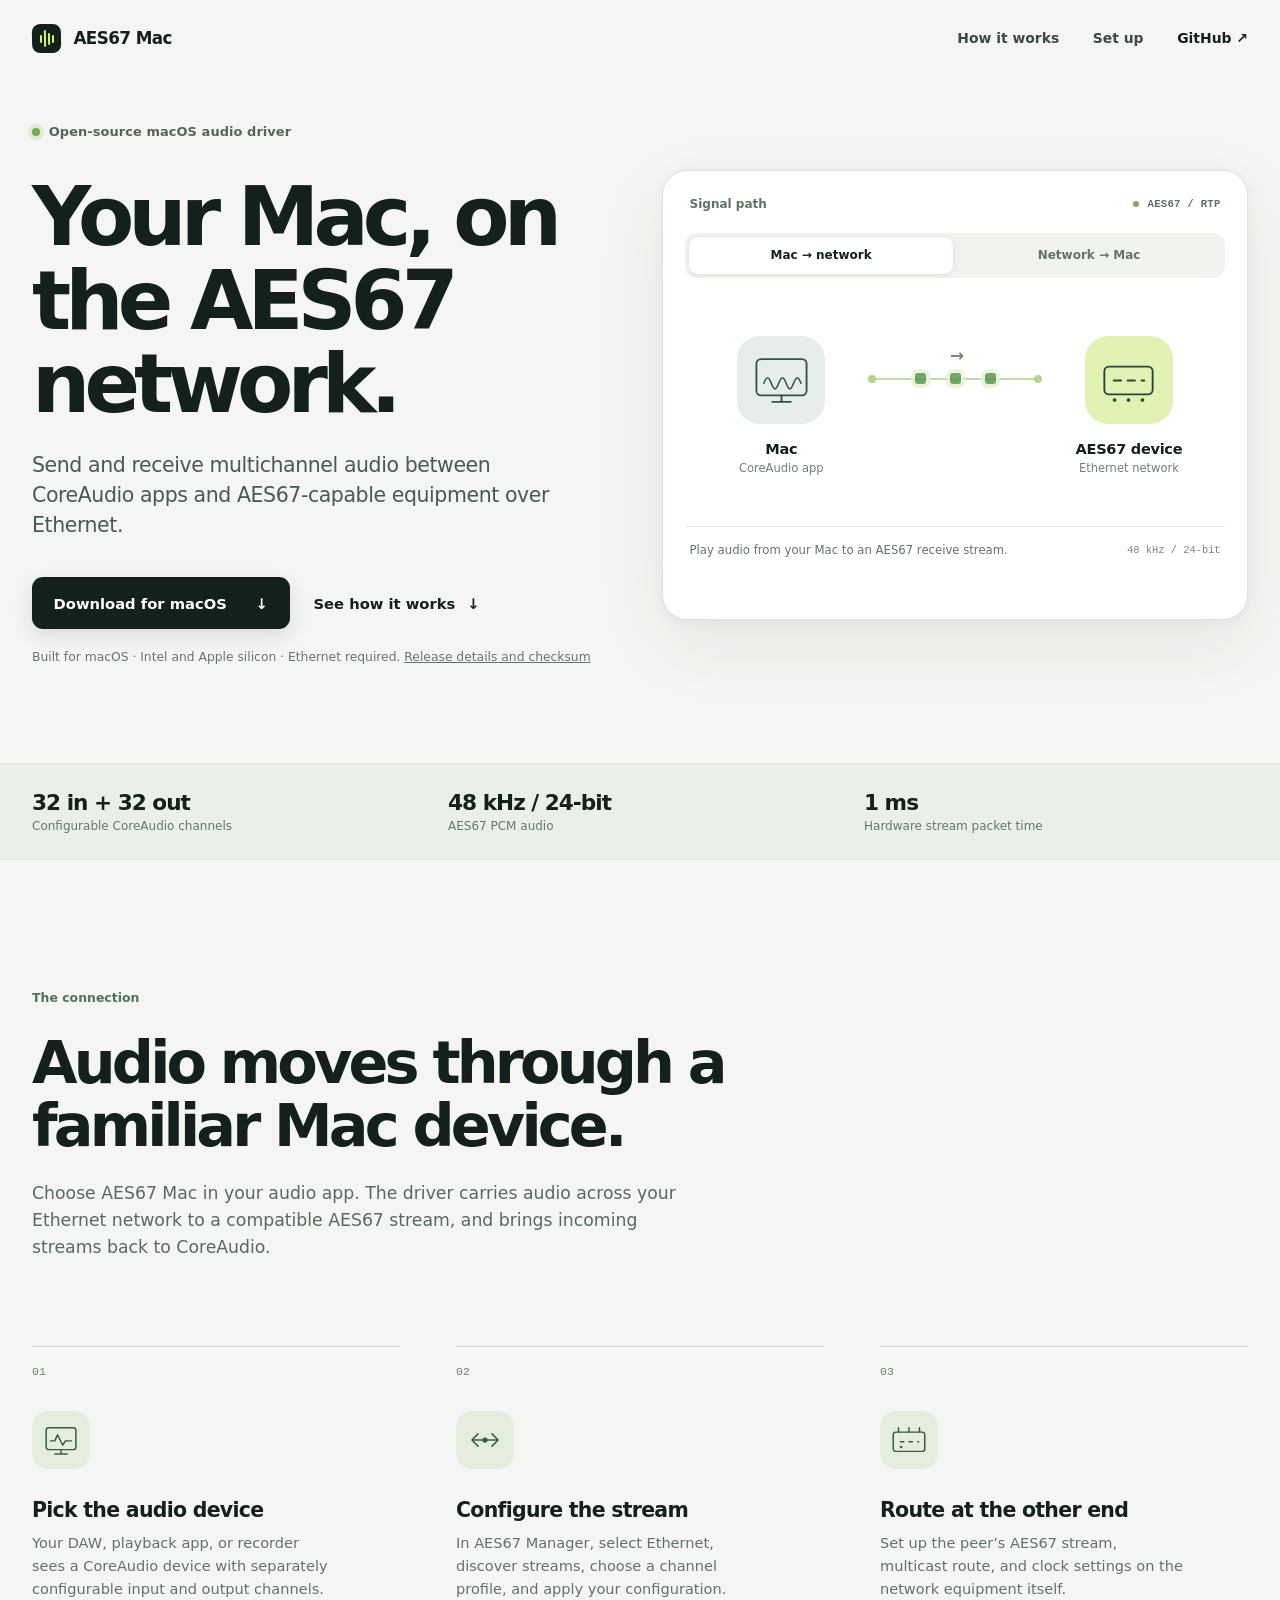
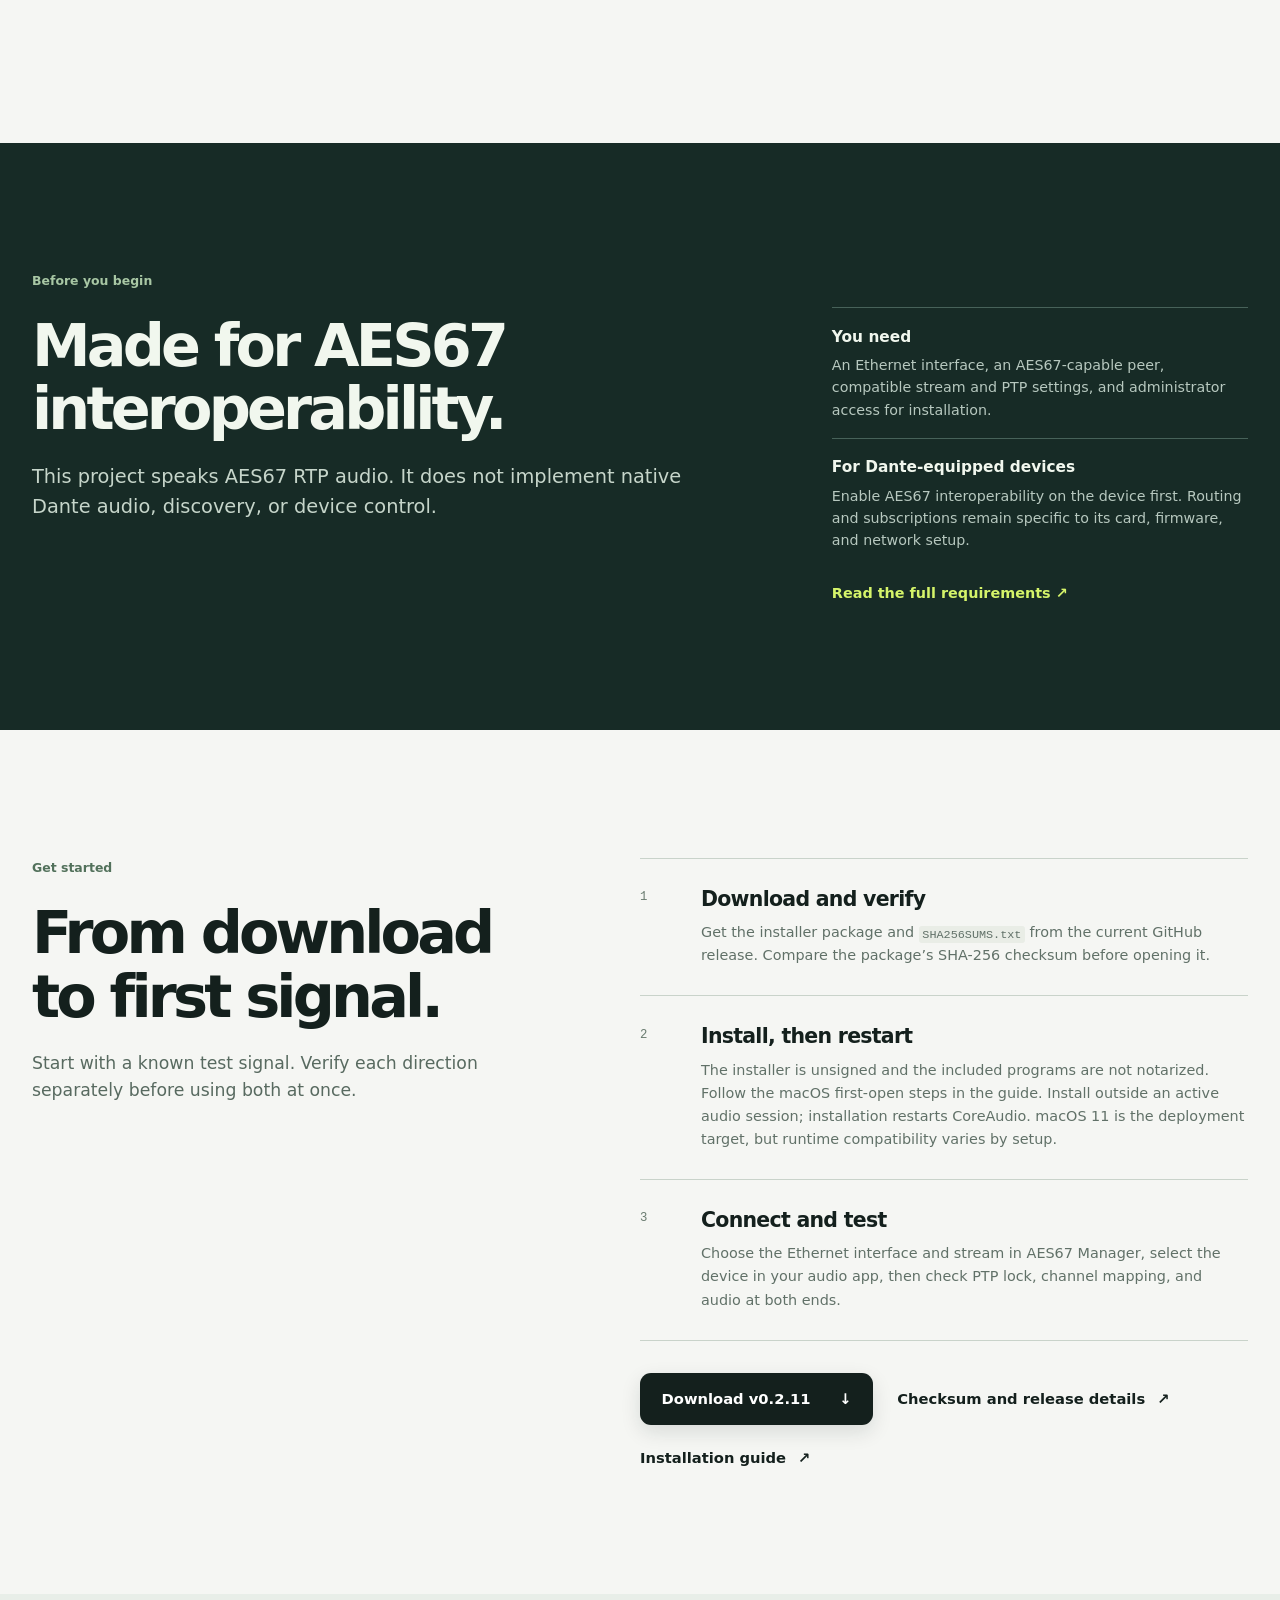
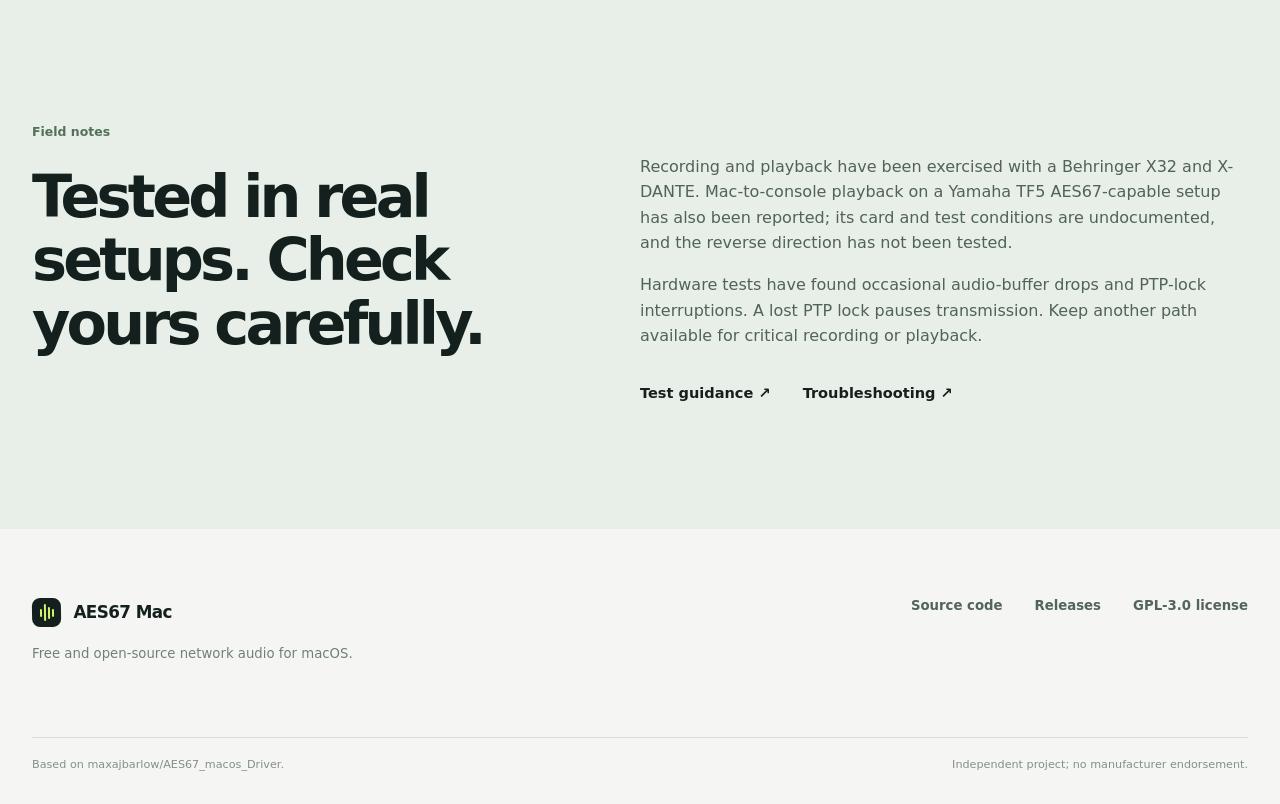
==== website/index.html @ 874e8857 "Launch AES67 Mac website and remove experimental release labeling" ====
<!doctype html>
<html lang="en">
<head>
  <meta charset="utf-8">
  <meta name="viewport" content="width=device-width, initial-scale=1">
  <meta name="theme-color" content="#f5f6f3">
  <meta name="description" content="AES67 Mac connects CoreAudio applications to AES67 network audio over Ethernet. Learn how the driver works, check requirements, and download the macOS installer.">
  <meta name="robots" content="index, follow">
  <link rel="canonical" href="https://jofrehe.github.io/aes67-mac/">
  <link rel="sitemap" type="application/xml" href="https://jofrehe.github.io/aes67-mac/sitemap.xml">
  <meta property="og:type" content="website">
  <meta property="og:site_name" content="AES67 Mac">
  <meta property="og:title" content="AES67 Mac — Network audio for CoreAudio">
  <meta property="og:description" content="A CoreAudio driver and Manager for AES67 network audio on macOS. Check requirements, known limitations, and the latest release.">
  <meta property="og:url" content="https://jofrehe.github.io/aes67-mac/">
  <meta property="og:image" content="https://jofrehe.github.io/aes67-mac/social-preview.png">
  <meta property="og:image:width" content="1200">
  <meta property="og:image:height" content="630">
  <meta property="og:image:alt" content="AES67 Mac — network audio driver and Manager for macOS">
  <meta name="twitter:card" content="summary_large_image">
  <meta name="twitter:title" content="AES67 Mac — Network audio for CoreAudio">
  <meta name="twitter:description" content="A CoreAudio driver and Manager for AES67 network audio on macOS.">
  <meta name="twitter:image" content="https://jofrehe.github.io/aes67-mac/social-preview.png">
  <link rel="icon" href="favicon.svg" type="image/svg+xml">
  <link rel="stylesheet" href="styles.css">
  <title>AES67 Mac — Network audio for CoreAudio</title>
  <script type="application/ld+json">
    {
      "@context": "https://schema.org",
      "@type": "SoftwareApplication",
      "name": "AES67 Mac",
      "description": "CoreAudio driver and Manager for sending and receiving AES67 RTP audio over Ethernet on macOS.",
      "url": "https://jofrehe.github.io/aes67-mac/",
      "operatingSystem": "macOS",
      "applicationCategory": "MultimediaApplication",
      "softwareVersion": "0.2.11",
      "license": "https://github.com/JoFreHe/aes67-mac/blob/main/LICENSE",
      "downloadUrl": "https://github.com/JoFreHe/aes67-mac/releases/tag/v0.2.11"
    }
  </script>
</head>
<body>
  <a class="skip-link" href="#main">Skip to content</a>
  <header class="site-header">
    <div class="shell nav-row">
      <a class="brand" href="#top" aria-label="AES67 Mac, back to top">
        <span class="brand-mark" aria-hidden="true"><span></span><span></span><span></span><span></span></span>
        <span>AES67 Mac</span>
      </a>
      <nav aria-label="Main navigation">
        <a href="#how-it-works">How it works</a>
        <a href="#setup">Set up</a>
        <a href="https://github.com/JoFreHe/aes67-mac">GitHub <span aria-hidden="true">↗</span></a>
      </nav>
    </div>
  </header>

  <main id="main">
    <section class="hero shell" id="top" aria-labelledby="hero-title">
      <div class="hero-copy">
        <div class="product-line"><span class="product-dot" aria-hidden="true"></span> Open-source macOS audio driver</div>
        <h1 id="hero-title">Your Mac, on the <span class="no-break">AES67 network.</span></h1>
        <p class="hero-lede">Send and receive multichannel audio between CoreAudio apps and AES67-capable equipment over Ethernet.</p>
        <div class="hero-actions">
          <a class="button button-primary" href="https://github.com/JoFreHe/aes67-mac/releases/download/v0.2.11/AES67-Mac-0.2.11-universal.pkg">Download for macOS <span aria-hidden="true">↓</span></a>
          <a class="text-link" href="#how-it-works">See how it works <span aria-hidden="true">↓</span></a>
        </div>
        <p class="hero-note">Built for macOS · Intel and Apple silicon · Ethernet required. <a href="https://github.com/JoFreHe/aes67-mac/releases/tag/v0.2.11">Release details and checksum</a></p>
      </div>

      <div class="hero-visual" aria-label="Interactive diagram of the AES67 Mac signal path">
        <div class="visual-topline"><span>Signal path</span><span class="live-indicator"><i></i> AES67 / RTP</span></div>
        <div class="direction-switch" role="group" aria-label="Choose signal direction">
          <button type="button" class="active" data-direction="send" aria-pressed="true">Mac → network</button>
          <button type="button" data-direction="receive" aria-pressed="false">Network → Mac</button>
        </div>
        <div class="signal-stage" data-flow="send">
          <div class="flow-node mac-node">
            <div class="node-symbol mac-symbol" aria-hidden="true">
              <svg viewBox="0 0 70 70" fill="none"><rect x="8" y="12" width="54" height="39" rx="5" stroke="currentColor" stroke-width="2"/><path d="M25 58h20M35 51v7" stroke="currentColor" stroke-width="2" stroke-linecap="round"/><path d="M16 38c3-8 5-8 8 0s5 8 8 0 5-8 8 0 5 8 8 0 5-8 8 0" stroke="currentColor" stroke-width="1.7" stroke-linecap="round"/></svg>
            </div>
            <strong>Mac</strong><span>CoreAudio app</span>
          </div>
          <div class="flow-link" aria-hidden="true"><span class="flow-rail"></span><span class="flow-packet packet-one"></span><span class="flow-packet packet-two"></span><span class="flow-packet packet-three"></span><span class="flow-arrow">→</span></div>
          <div class="flow-node network-node">
            <div class="node-symbol network-symbol" aria-hidden="true">
              <svg viewBox="0 0 70 70" fill="none"><rect x="9" y="20" width="52" height="30" rx="5" stroke="currentColor" stroke-width="2"/><path d="M19 35h8m7 0h8m7 0h3" stroke="currentColor" stroke-width="2" stroke-linecap="round"/><circle cx="20" cy="56" r="2" fill="currentColor"/><circle cx="35" cy="56" r="2" fill="currentColor"/><circle cx="50" cy="56" r="2" fill="currentColor"/></svg>
            </div>
            <strong>AES67 device</strong><span>Ethernet network</span>
          </div>
        </div>
        <div class="visual-bottom"><span id="flow-description">Play audio from your Mac to an AES67 receive stream.</span><span class="flow-spec">48 kHz / 24-bit</span></div>
      </div>
    </section>

    <div class="spec-strip" aria-label="Key capabilities">
      <div class="shell specs">
        <div><strong>32 in + 32 out</strong><span>Configurable CoreAudio channels</span></div>
        <div><strong>48 kHz / 24-bit</strong><span>AES67 PCM audio</span></div>
        <div><strong>1 ms</strong><span>Hardware stream packet time</span></div>
      </div>
    </div>

    <section class="section shell architecture" id="how-it-works" aria-labelledby="how-title">
      <div class="section-intro"><p class="section-kicker">The connection</p><h2 id="how-title">Audio moves through a familiar Mac device.</h2><p>Choose AES67 Mac in your audio app. The driver carries audio across your Ethernet network to a compatible AES67 stream, and brings incoming streams back to CoreAudio.</p></div>
      <div class="steps" aria-label="How the audio connection works">
        <div class="step"><span class="step-num">01</span><div class="step-icon" aria-hidden="true"><svg viewBox="0 0 48 48" fill="none"><rect x="7" y="10" width="34" height="25" rx="3" stroke="currentColor" stroke-width="1.7"/><path d="M17 40h14m-7-5v5M12 25h5l3-7 6 12 3-5h7" stroke="currentColor" stroke-width="1.7" stroke-linecap="round" stroke-linejoin="round"/></svg></div><h3>Pick the audio device</h3><p>Your DAW, playback app, or recorder sees a CoreAudio device with separately configurable input and output channels.</p></div>
        <div class="step"><span class="step-num">02</span><div class="step-icon" aria-hidden="true"><svg viewBox="0 0 48 48" fill="none"><path d="M9 24h30M16 17l-7 7 7 7M32 17l7 7-7 7" stroke="currentColor" stroke-width="1.7" stroke-linecap="round" stroke-linejoin="round"/><circle cx="24" cy="24" r="3" fill="currentColor"/></svg></div><h3>Configure the stream</h3><p>In AES67 Manager, select Ethernet, discover streams, choose a channel profile, and apply your configuration.</p></div>
        <div class="step"><span class="step-num">03</span><div class="step-icon" aria-hidden="true"><svg viewBox="0 0 48 48" fill="none"><rect x="6" y="15" width="36" height="22" rx="3" stroke="currentColor" stroke-width="1.7"/><path d="M12 10v5m12-5v5m12-5v5M14 26h4m6 0h4m6 0h1" stroke="currentColor" stroke-width="1.7" stroke-linecap="round"/><circle cx="15" cy="32" r="1.5" fill="currentColor"/></svg></div><h3>Route at the other end</h3><p>Set up the peer’s AES67 stream, multicast route, and clock settings on the network equipment itself.</p></div>
      </div>
    </section>

    <section class="section dark-section" aria-labelledby="fit-title">
      <div class="shell fit-grid">
        <div><p class="section-kicker">Before you begin</p><h2 id="fit-title">Made for AES67 interoperability.</h2><p class="fit-lede">This project speaks AES67 RTP audio. It does not implement native Dante audio, discovery, or device control.</p></div>
        <div class="fit-details">
          <div><h3>You need</h3><p>An Ethernet interface, an AES67-capable peer, compatible stream and PTP settings, and administrator access for installation.</p></div>
          <div><h3>For Dante-equipped devices</h3><p>Enable AES67 interoperability on the device first. Routing and subscriptions remain specific to its card, firmware, and network setup.</p></div>
          <a href="https://github.com/JoFreHe/aes67-mac/blob/main/Docs/Getting-Started.md">Read the full requirements <span aria-hidden="true">↗</span></a>
        </div>
      </div>
    </section>

    <section class="section shell setup" id="setup" aria-labelledby="setup-title">
      <div class="section-intro"><p class="section-kicker">Get started</p><h2 id="setup-title">From download to first signal.</h2><p>Start with a known test signal. Verify each direction separately before using both at once.</p></div>
      <div class="setup-list">
        <div class="setup-row"><div class="setup-index">1</div><div><h3>Download and verify</h3><p>Get the installer package and <code>SHA256SUMS.txt</code> from the current GitHub release. Compare the package’s SHA-256 checksum before opening it.</p></div></div>
        <div class="setup-row"><div class="setup-index">2</div><div><h3>Install, then restart</h3><p>The installer is unsigned and the included programs are not notarized. Follow the macOS first-open steps in the guide. Install outside an active audio session; installation restarts CoreAudio. macOS 11 is the deployment target, but runtime compatibility varies by setup.</p></div></div>
        <div class="setup-row"><div class="setup-index">3</div><div><h3>Connect and test</h3><p>Choose the Ethernet interface and stream in AES67 Manager, select the device in your audio app, then check PTP lock, channel mapping, and audio at both ends.</p></div></div>
      </div>
      <div class="setup-actions"><a class="button button-primary" href="https://github.com/JoFreHe/aes67-mac/releases/download/v0.2.11/AES67-Mac-0.2.11-universal.pkg">Download v0.2.11 <span aria-hidden="true">↓</span></a><a class="text-link" href="https://github.com/JoFreHe/aes67-mac/releases/tag/v0.2.11">Checksum and release details <span aria-hidden="true">↗</span></a><a class="text-link" href="https://github.com/JoFreHe/aes67-mac/blob/main/Docs/Getting-Started.md">Installation guide <span aria-hidden="true">↗</span></a></div>
    </section>

    <section class="section evidence-section" aria-labelledby="evidence-title"><div class="shell evidence-grid"><div><p class="section-kicker">Field notes</p><h2 id="evidence-title">Tested in real setups. Check yours carefully.</h2></div><div><p>Recording and playback have been exercised with a Behringer X32 and X-DANTE. Mac-to-console playback on a Yamaha TF5 AES67-capable setup has also been reported; its card and test conditions are undocumented, and the reverse direction has not been tested.</p><p>Hardware tests have found occasional audio-buffer drops and PTP-lock interruptions. A lost PTP lock pauses transmission. Keep another path available for critical recording or playback.</p><div class="evidence-links"><a href="https://github.com/JoFreHe/aes67-mac/blob/main/Docs/Testing.md">Test guidance <span aria-hidden="true">↗</span></a><a href="https://github.com/JoFreHe/aes67-mac/blob/main/Docs/Troubleshooting.md">Troubleshooting <span aria-hidden="true">↗</span></a></div></div></div></section>
  </main>

  <footer class="site-footer"><div class="shell footer-main"><div><a class="brand" href="#top"><span class="brand-mark" aria-hidden="true"><span></span><span></span><span></span><span></span></span><span>AES67 Mac</span></a><p>Free and open-source network audio for macOS.</p></div><div class="footer-links"><a href="https://github.com/JoFreHe/aes67-mac">Source code</a><a href="https://github.com/JoFreHe/aes67-mac/releases">Releases</a><a href="https://github.com/JoFreHe/aes67-mac/blob/main/LICENSE">GPL-3.0 license</a></div></div><div class="shell footer-small"><span>Based on maxajbarlow/AES67_macos_Driver.</span><span>Independent project; no manufacturer endorsement.</span></div></footer>
  <script src="script.js" defer></script>
</body>
</html>
---- website/styles.css ----
:root{--paper:#fff;--chalk:#f5f6f3;--ink:#14201d;--forest:#2a5149;--signal:#d5f46a;--muted:#64716b;--rule:#d9dfda;--dark:#172b26;--dark-muted:#b7c8bf;font-family:-apple-system,BlinkMacSystemFont,"Segoe UI",system-ui,sans-serif;color:var(--ink);background:var(--chalk);font-synthesis:none;text-rendering:optimizeLegibility;-webkit-font-smoothing:antialiased}
*{box-sizing:border-box}html{scroll-behavior:smooth}body{margin:0}button,a{touch-action:manipulation}a{color:inherit}button{font:inherit}svg{display:block}h1,h2,h3,p{margin-top:0}p{line-height:1.65}.shell{width:min(100% - 4rem,1260px);margin-inline:auto}.skip-link{position:absolute;top:-10rem;left:1rem;z-index:100;padding:.7rem 1rem;background:var(--ink);color:#fff}.skip-link:focus{top:1rem}:focus-visible{outline:3px solid #5f8b38;outline-offset:4px}
.site-header{position:sticky;top:0;z-index:50;background:rgba(245,246,243,.88);-webkit-backdrop-filter:blur(20px) saturate(1.3);backdrop-filter:blur(20px) saturate(1.3)}.nav-row{display:flex;align-items:center;justify-content:space-between;min-height:76px;gap:2rem}.brand{display:inline-flex;align-items:center;gap:.78rem;font-size:1.05rem;font-weight:720;letter-spacing:-.035em;text-decoration:none;white-space:nowrap}.brand-mark{height:29px;width:29px;border-radius:8px;background:var(--ink);display:flex;align-items:center;gap:2px;justify-content:center;transform:rotate(-1deg)}.brand-mark span{display:block;width:2px;background:var(--signal);border-radius:3px}.brand-mark span:nth-child(1),.brand-mark span:nth-child(4){height:8px}.brand-mark span:nth-child(2){height:17px}.brand-mark span:nth-child(3){height:12px}.site-header nav{display:flex;align-items:center;gap:2.1rem}.site-header nav a{text-decoration:none;font-size:.87rem;font-weight:600;color:#3a4a44}.site-header nav a:hover,.text-link:hover,.footer-links a:hover{color:#427248}.site-header nav a:last-child{color:var(--ink)}
.hero{display:grid;grid-template-columns:minmax(0,1fr) minmax(0,1.04fr);align-items:center;gap:5.5%;min-height:680px;padding-top:3rem;padding-bottom:6rem}.hero-copy{max-width:620px}.product-line{display:flex;align-items:center;gap:.55rem;color:#54665a;font-size:.81rem;font-weight:650;letter-spacing:.005em;margin-bottom:2.25rem}.product-dot{width:8px;height:8px;background:#78aa51;border-radius:50%;box-shadow:0 0 0 4px #dfebd5}.hero h1{font-size:clamp(3.5rem,6.4vw,6.45rem);letter-spacing:-.072em;line-height:1.02;font-weight:680;margin-bottom:1.6rem}.hero-lede{max-width:36rem;font-size:clamp(1.13rem,1.6vw,1.38rem);letter-spacing:-.02em;line-height:1.45;color:#465b52;margin-bottom:2.3rem}.hero-actions{display:flex;align-items:center;flex-wrap:wrap;gap:1.5rem}.button{display:inline-flex;align-items:center;justify-content:center;gap:1.8rem;border-radius:11px;padding:1.05rem 1.35rem;font-weight:650;font-size:.92rem;text-decoration:none;min-height:52px;transition:transform .18s ease,background .18s ease,box-shadow .18s ease}.button:active{transform:scale(.97)}.button-primary{background:var(--ink);color:white;box-shadow:0 7px 20px rgba(20,32,29,.12)}.button-primary:hover{background:#2b4e42;box-shadow:0 10px 24px rgba(20,32,29,.18)}.text-link{display:inline-flex;align-items:center;gap:.75rem;text-decoration:none;font-size:.92rem;font-weight:640;transition:color .18s ease}.hero-note{font-size:.77rem;color:#66756c;margin:1.25rem 0 0;line-height:1.45}
.hero-visual{background:#fff;border:1px solid #dce2dc;border-radius:25px;min-height:450px;box-shadow:0 24px 70px rgba(30,53,42,.08),0 2px 10px rgba(30,53,42,.04);padding:1.35rem;overflow:hidden}.visual-topline{display:flex;justify-content:space-between;align-items:center;color:#5f7165;font-size:.75rem;font-weight:650;padding:.25rem .3rem 1.35rem}.live-indicator{display:inline-flex;align-items:center;gap:.5rem;font-family:ui-monospace,SFMono-Regular,monospace;font-size:.67rem;letter-spacing:.02em}.live-indicator i{display:block;width:6px;height:6px;background:#7daf5f;border-radius:50%}.direction-switch{display:grid;grid-template-columns:1fr 1fr;padding:.25rem;background:#f0f3ee;border-radius:12px;gap:.2rem}.direction-switch button{border:0;border-radius:9px;background:transparent;color:#65746a;padding:.72rem .5rem;font-size:.75rem;font-weight:650;cursor:pointer;transition:background .2s ease,box-shadow .2s ease,color .2s ease}.direction-switch button.active{background:#fff;color:var(--ink);box-shadow:0 1px 5px rgba(30,53,42,.1)}.direction-switch button:active{transform:scale(.99)}.signal-stage{position:relative;display:grid;grid-template-columns:1fr minmax(80px,1fr) 1fr;align-items:center;gap:0;padding:2.5rem .6rem 2rem;min-height:248px}.flow-node{display:flex;flex-direction:column;align-items:center;text-align:center;position:relative;z-index:2}.node-symbol{display:grid;place-items:center;width:88px;height:88px;border-radius:23px;margin-bottom:1rem}.node-symbol svg{width:65px;height:65px}.mac-symbol{background:#e7eee9;color:#2c5546}.network-symbol{background:#e1f2b4;color:#264839}.flow-node strong{font-size:.91rem;letter-spacing:-.02em}.flow-node>span:last-child{font-size:.72rem;color:#738077;margin-top:.25rem}.flow-link{height:60px;position:relative;align-self:start;margin-top:2rem}.flow-rail{position:absolute;top:28px;left:0;right:0;height:2px;background:#c5d9ac}.flow-rail:before,.flow-rail:after{content:"";position:absolute;top:-3px;width:8px;height:8px;border-radius:50%;background:#b2d68f}.flow-rail:before{left:0}.flow-rail:after{right:0}.flow-packet{position:absolute;top:23px;width:11px;height:11px;border-radius:3px;background:#5b9650;box-shadow:0 0 0 4px #e7f2d7;opacity:.85;transition:left .42s cubic-bezier(.22,1,.36,1)}.packet-one{left:27%}.packet-two{left:47%}.packet-three{left:67%}.flow-arrow{position:absolute;top:-5px;left:calc(50% - 10px);font-size:1.05rem;font-weight:600;color:#688f59;background:#fff;padding:0 5px;line-height:1.3}.signal-stage[data-flow="receive"] .flow-packet{background:#397267}.signal-stage[data-flow="receive"] .packet-one{left:67%}.signal-stage[data-flow="receive"] .packet-two{left:47%}.signal-stage[data-flow="receive"] .packet-three{left:27%}.signal-stage[data-flow="receive"] .flow-arrow{transform:rotate(180deg);color:#397267}.signal-stage[data-flow="receive"] .mac-symbol{background:#e1f2b4}.signal-stage[data-flow="receive"] .network-symbol{background:#e7eee9}.visual-bottom{display:flex;align-items:center;justify-content:space-between;gap:1rem;border-top:1px solid #e6eae5;padding:.95rem .3rem .1rem;color:#65736a;font-size:.73rem;line-height:1.4}.flow-spec{font-family:ui-monospace,SFMono-Regular,monospace;white-space:nowrap;color:#7a877d;font-size:.65rem}
.spec-strip{background:#eaf0e7;border-top:1px solid #e0e8dd;border-bottom:1px solid #e0e8dd}.specs{display:grid;grid-template-columns:repeat(3,1fr);gap:2rem;padding-block:1.6rem}.specs>div{display:flex;flex-direction:column;gap:.3rem}.specs strong{font-size:1.35rem;letter-spacing:-.045em;font-weight:650}.specs span{font-size:.75rem;color:#66786c}.section{padding-block:8rem}.section-intro{max-width:760px}.section-kicker{font-size:.78rem;font-weight:670;color:#52715b;margin-bottom:1.4rem}.section h2{font-size:clamp(2.55rem,4.6vw,4.5rem);letter-spacing:-.065em;line-height:1.08;font-weight:660;margin-bottom:1.35rem}.section-intro>p:last-child{font-size:1.08rem;line-height:1.57;max-width:650px;color:#586a60}.steps{display:grid;grid-template-columns:repeat(3,1fr);gap:3.5rem;margin-top:5.3rem}.step{border-top:1px solid #cbd5cc;padding-top:1.15rem}.step-num{display:block;color:#708176;font-size:.73rem;font-family:ui-monospace,SFMono-Regular,monospace}.step-icon{display:grid;place-items:center;width:58px;height:58px;background:#e5eddf;border-radius:16px;color:#375c45;margin:2rem 0 1.8rem}.step-icon svg{width:42px;height:42px}.step h3,.setup-row h3{font-size:1.28rem;font-weight:650;letter-spacing:-.035em;margin-bottom:.65rem}.step p{color:#627268;font-size:.91rem;line-height:1.55;max-width:19rem}
.dark-section{background:var(--dark);color:#f1f7ee}.fit-grid{display:grid;grid-template-columns:1.1fr .7fr;gap:12%}.dark-section .section-kicker{color:#a8c7a4}.dark-section h2{max-width:710px}.fit-lede{font-size:1.21rem;color:#c6d5ca;line-height:1.55;max-width:670px}.fit-details{padding-top:2.3rem}.fit-details>div{border-top:1px solid #476259;padding-top:1.2rem;padding-bottom:1.1rem}.fit-details h3{font-size:.96rem;font-weight:650;margin-bottom:.55rem}.fit-details p{color:var(--dark-muted);font-size:.89rem;line-height:1.55;margin-bottom:0}.fit-details>a{display:inline-block;margin-top:1rem;color:var(--signal);text-decoration:none;font-size:.9rem;font-weight:620}.fit-details>a:hover{text-decoration:underline}
.setup{display:grid;grid-template-columns:.8fr 1fr;column-gap:10%;align-items:start}.setup .section-intro{position:sticky;top:130px}.setup-list{border-top:1px solid #c9d3ca}.setup-row{display:grid;grid-template-columns:45px 1fr;gap:1rem;border-bottom:1px solid #c9d3ca;padding:1.75rem 0}.setup-index{font-size:.77rem;color:#6a7c70;font-family:ui-monospace,SFMono-Regular,monospace;padding-top:.2rem}.setup-row p{color:#617168;font-size:.9rem;line-height:1.6;margin:0;max-width:34rem}.setup-row code{font-size:.82em;background:#e9ede6;border-radius:3px;padding:.15em .3em}.setup-actions{grid-column:2;display:flex;align-items:center;gap:1.5rem;flex-wrap:wrap;margin-top:2rem}.evidence-section{background:#e8eee8}.evidence-grid{display:grid;grid-template-columns:.8fr 1fr;gap:10%}.evidence-grid h2{max-width:580px}.evidence-grid>div:last-child{padding-top:2rem}.evidence-grid>div:last-child p{font-size:1rem;line-height:1.6;color:#506359;max-width:640px}.evidence-links{display:flex;flex-wrap:wrap;gap:2rem;margin-top:2.2rem}.evidence-links a{font-size:.91rem;font-weight:630;text-decoration:none}.evidence-links a:hover{text-decoration:underline}
.site-footer{background:#f5f6f3}.footer-main{display:flex;justify-content:space-between;gap:2rem;padding-top:4.3rem;padding-bottom:4.5rem}.footer-main p{color:#718076;font-size:.83rem;margin:1rem 0 0}.footer-links{display:flex;align-items:start;gap:2rem}.footer-links a{font-size:.83rem;font-weight:600;text-decoration:none;color:#536559}.footer-small{border-top:1px solid #d7dfd7;display:flex;justify-content:space-between;gap:1.5rem;padding-block:1.2rem 2rem;color:#829087;font-size:.7rem;line-height:1.4}
@media(max-width:1050px){.hero{gap:3%;min-height:620px}.hero h1{font-size:clamp(3.4rem,6.1vw,5rem)}.no-break{white-space:normal}.hero-visual{min-height:420px}.signal-stage{grid-template-columns:1fr 65px 1fr}.fit-grid{gap:7%}}
@media(max-width:760px){.shell{width:min(100% - 2.5rem,650px)}.nav-row{min-height:68px}.site-header nav{gap:1.1rem}.site-header nav a{font-size:.78rem}.site-header nav a:first-child{display:none}.hero{grid-template-columns:1fr;gap:3.1rem;min-height:0;padding-top:5rem;padding-bottom:4rem}.hero h1{font-size:clamp(3.6rem,10.8vw,5.2rem)}.hero-visual{max-width:600px;width:100%;min-height:0}.signal-stage{min-height:235px}.specs{gap:1rem}.specs strong{font-size:1.15rem}.section{padding-block:5.5rem}.steps{gap:2rem;margin-top:3.5rem}.step h3{font-size:1.1rem}.fit-grid,.setup,.evidence-grid{grid-template-columns:1fr;gap:2rem}.fit-details{padding-top:0}.setup .section-intro{position:static}.setup-actions{grid-column:1}.evidence-grid>div:last-child{padding-top:0}.footer-main{padding-bottom:3rem}}
@media(max-width:560px){.site-header nav a:nth-child(2){display:none}.hero{padding-top:4rem}.hero h1{font-size:clamp(3rem,12vw,4.6rem)}.product-line{margin-bottom:1.8rem}.hero-lede{font-size:1.08rem}.hero-actions{gap:1.1rem}.hero-visual{padding:1rem;border-radius:20px}.visual-topline{padding-bottom:1.1rem}.direction-switch button{font-size:.69rem;padding:.7rem .25rem}.signal-stage{padding:2.1rem 0 1.3rem;min-height:215px;grid-template-columns:1fr 50px 1fr}.node-symbol{width:70px;height:70px;border-radius:18px}.node-symbol svg{width:53px;height:53px}.flow-link{margin-top:1.55rem}.flow-node strong{font-size:.79rem}.flow-node>span:last-child{font-size:.65rem}.flow-packet{width:8px;height:8px;top:25px;box-shadow:0 0 0 3px #e7f2d7}.packet-one{left:20%}.packet-two{left:45%}.packet-three{left:70%}.visual-bottom{display:block}.flow-spec{display:block;margin-top:.45rem}.specs{grid-template-columns:1fr;gap:1rem;padding-block:1.5rem}.specs>div{flex-direction:row;align-items:baseline;gap:1rem}.specs strong{min-width:125px}.section h2{font-size:clamp(2.45rem,10vw,3.5rem)}.steps{grid-template-columns:1fr;gap:1.5rem}.step{display:grid;grid-template-columns:48px 1fr;column-gap:1rem;align-items:start}.step-num{grid-row:1 / span 3}.step-icon{margin:.1rem 0 1.3rem}.step h3,.step p{grid-column:2}.step p{max-width:none}.fit-lede{font-size:1.08rem}.footer-main{display:block}.footer-links{margin-top:2rem;flex-wrap:wrap;gap:1rem 1.5rem}.footer-small{display:block}.footer-small span{display:block;margin-bottom:.5rem}}
@media(prefers-reduced-motion:reduce){html{scroll-behavior:auto}*,*:before,*:after{animation-duration:.01ms!important;transition-duration:.01ms!important}}
@media(prefers-reduced-transparency:reduce){.site-header{background:var(--chalk);backdrop-filter:none;-webkit-backdrop-filter:none}}
@media(prefers-contrast:more){.site-header{background:var(--chalk)}.hero-visual{border-color:var(--ink)}.button-primary{box-shadow:none}.step,.setup-row,.fit-details>div{border-width:2px}}
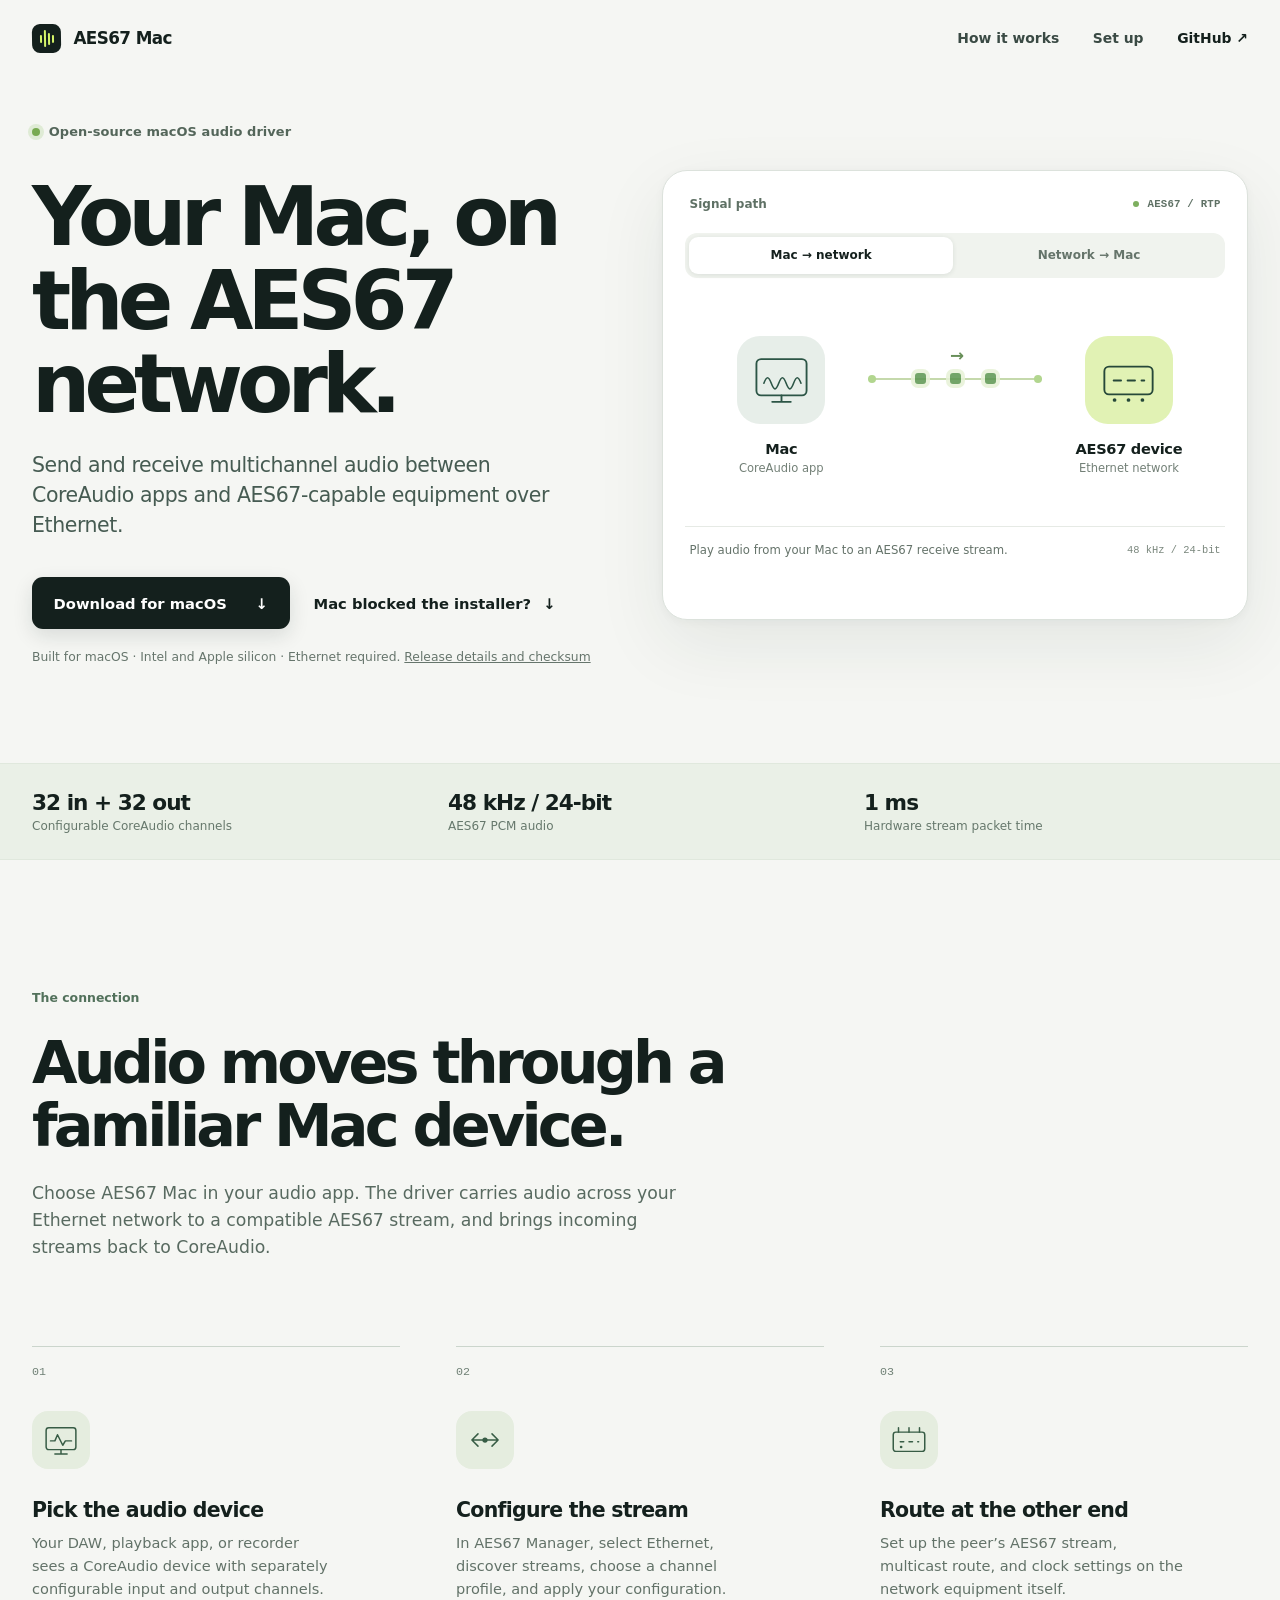
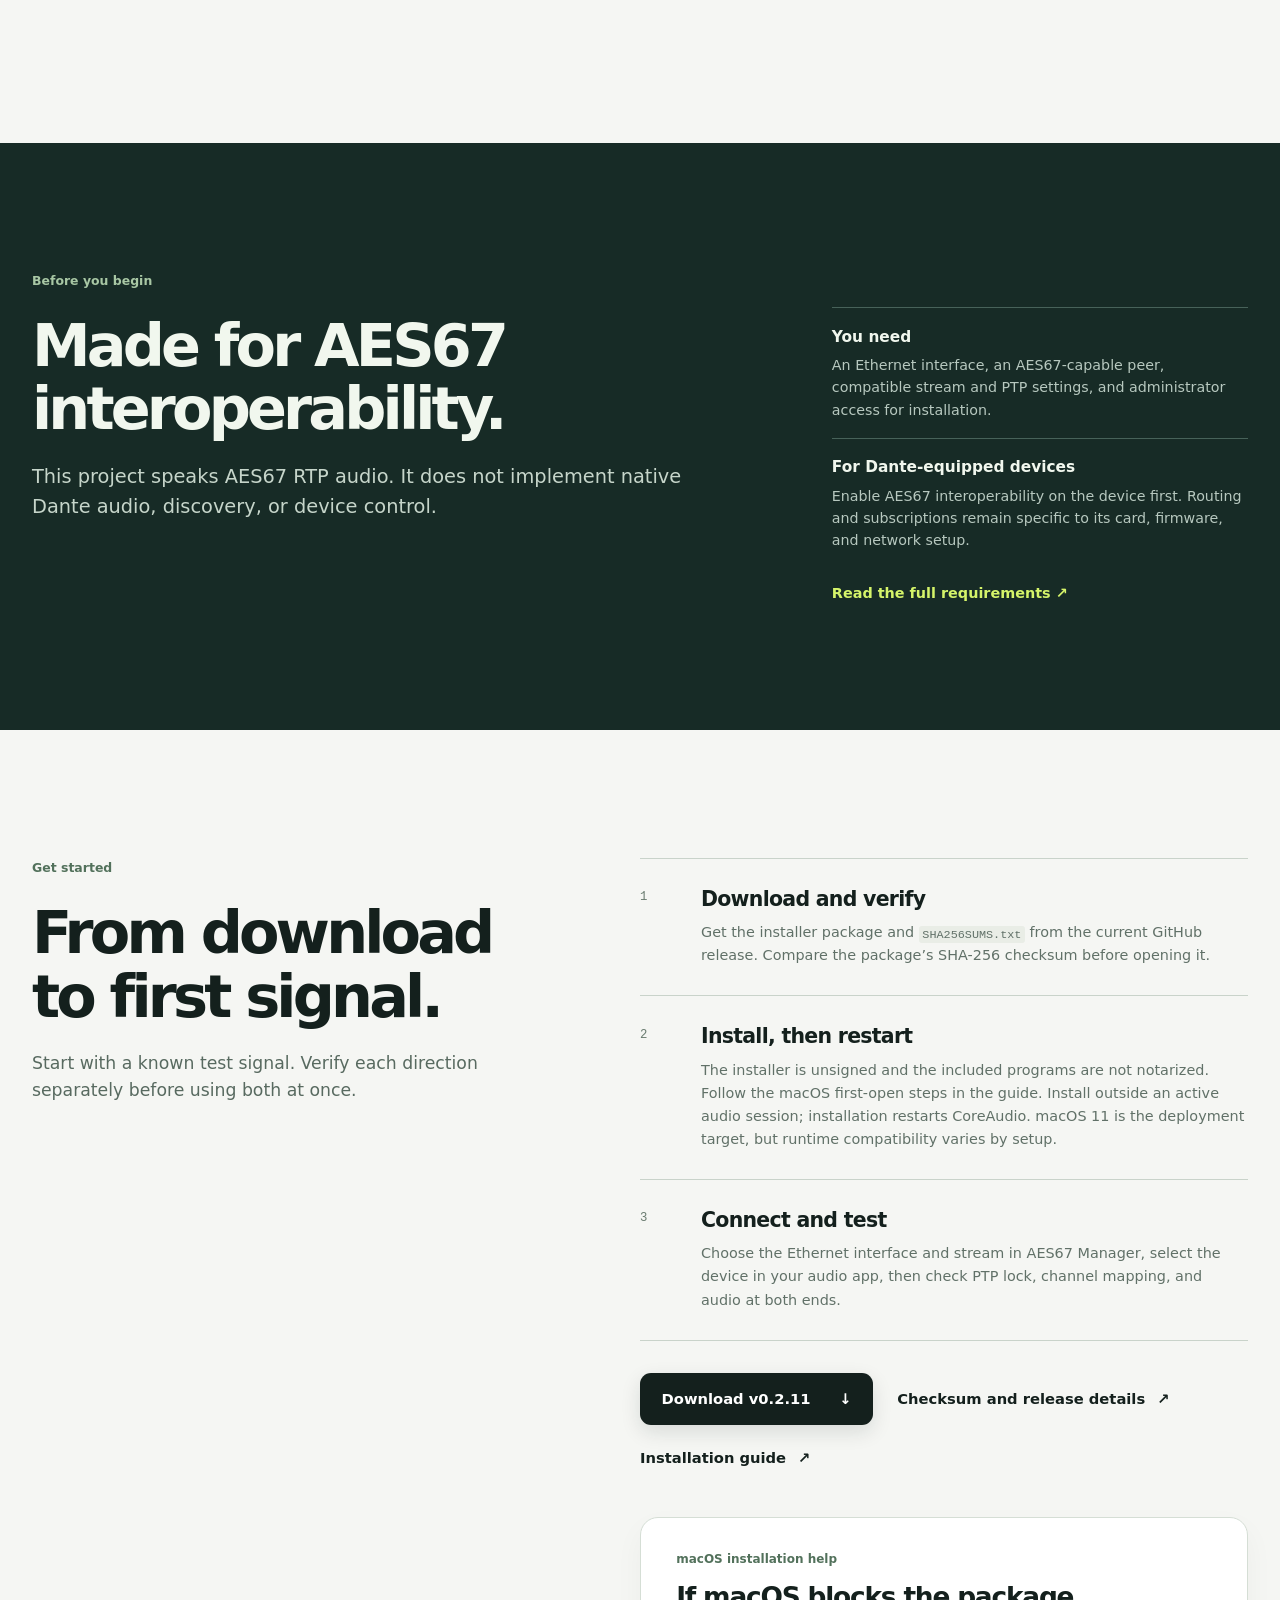
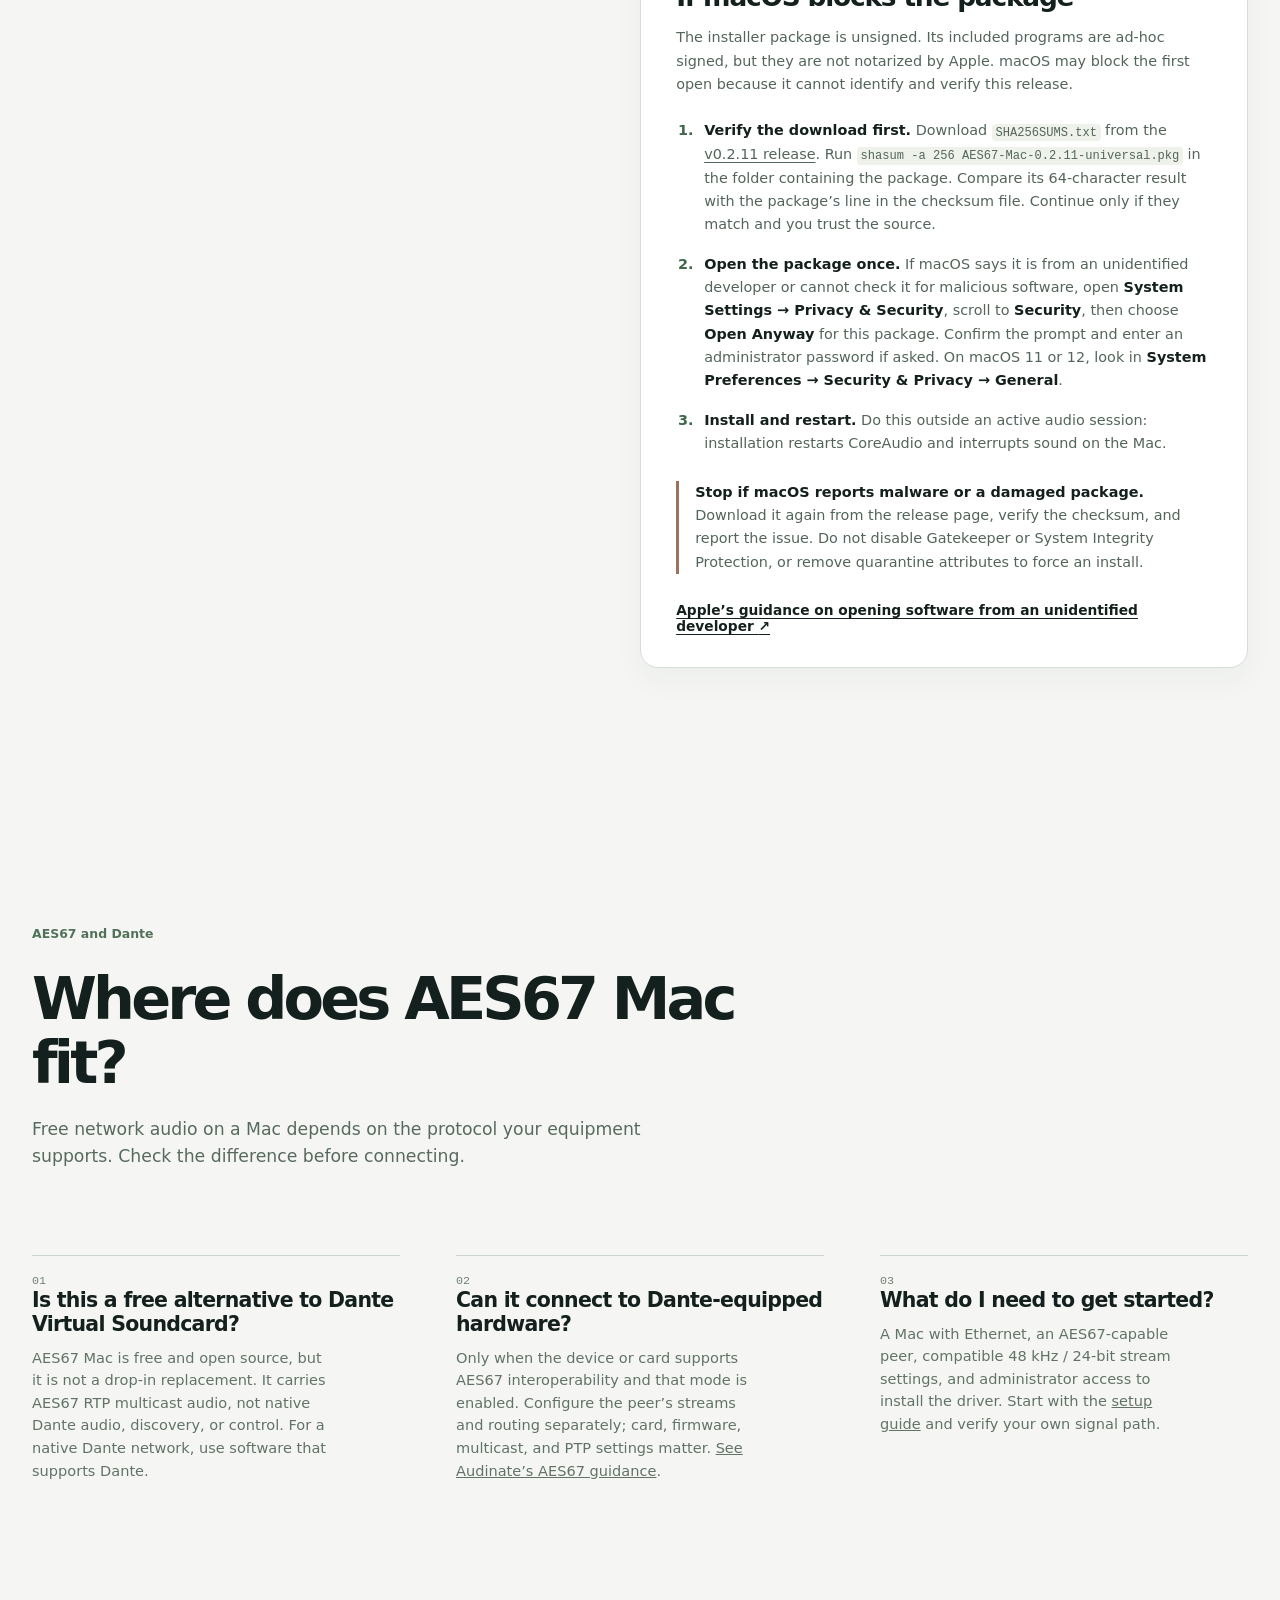
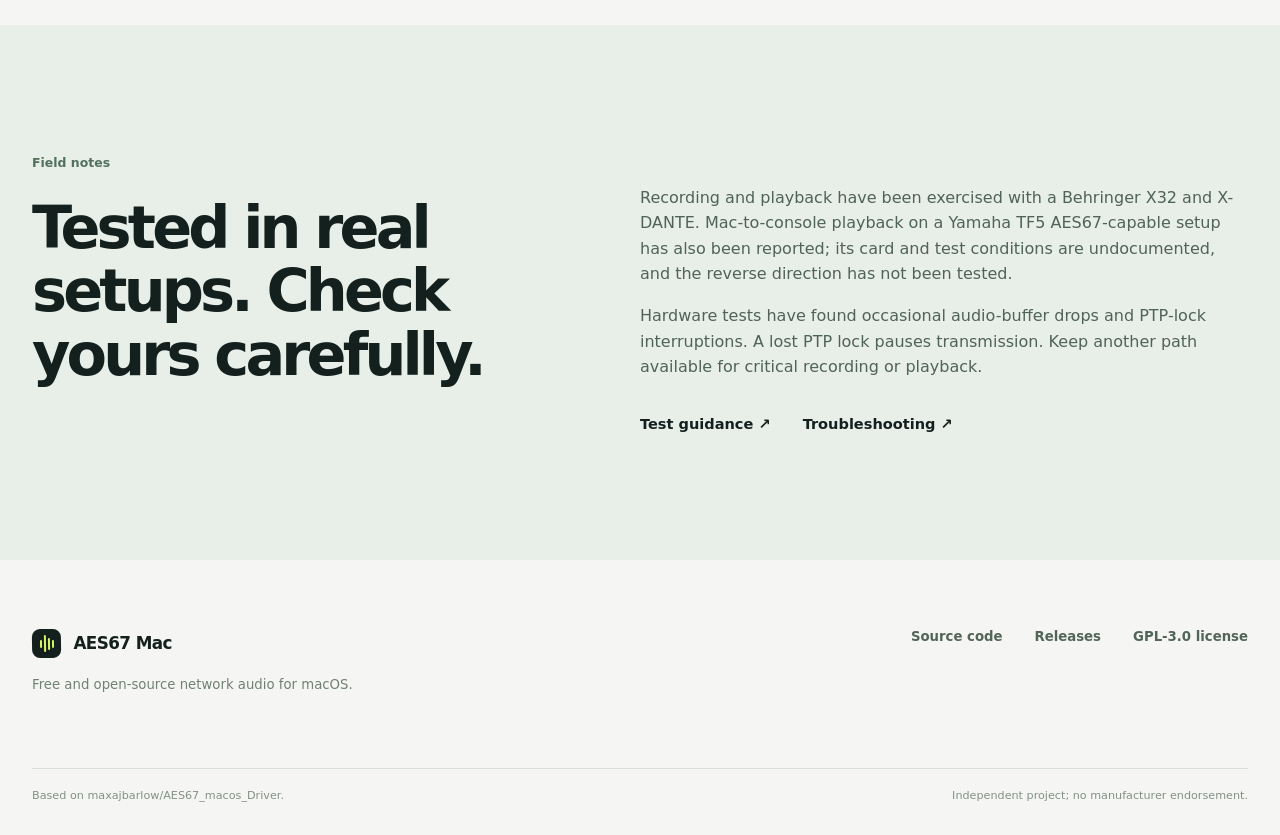
==== commit af9766c4: "Explain macOS installer verification and Dante interoperability" ====
--- a/website/index.html
+++ b/website/index.html
@@ -4,26 +4,26 @@
   <meta charset="utf-8">
   <meta name="viewport" content="width=device-width, initial-scale=1">
   <meta name="theme-color" content="#f5f6f3">
-  <meta name="description" content="AES67 Mac connects CoreAudio applications to AES67 network audio over Ethernet. Learn how the driver works, check requirements, and download the macOS installer.">
+  <meta name="description" content="Free, open-source AES67 CoreAudio driver for macOS. Send and receive network audio over Ethernet with AES67-capable devices. Not native Dante.">
   <meta name="robots" content="index, follow">
   <link rel="canonical" href="https://jofrehe.github.io/aes67-mac/">
   <link rel="sitemap" type="application/xml" href="https://jofrehe.github.io/aes67-mac/sitemap.xml">
   <meta property="og:type" content="website">
   <meta property="og:site_name" content="AES67 Mac">
-  <meta property="og:title" content="AES67 Mac — Network audio for CoreAudio">
-  <meta property="og:description" content="A CoreAudio driver and Manager for AES67 network audio on macOS. Check requirements, known limitations, and the latest release.">
+  <meta property="og:title" content="AES67 Mac — Free AES67 Audio Driver for macOS">
+  <meta property="og:description" content="Free, open-source CoreAudio driver and Manager for AES67 network audio on macOS. Works with AES67-capable devices, not native Dante streams.">
   <meta property="og:url" content="https://jofrehe.github.io/aes67-mac/">
   <meta property="og:image" content="https://jofrehe.github.io/aes67-mac/social-preview.png">
   <meta property="og:image:width" content="1200">
   <meta property="og:image:height" content="630">
   <meta property="og:image:alt" content="AES67 Mac — network audio driver and Manager for macOS">
   <meta name="twitter:card" content="summary_large_image">
-  <meta name="twitter:title" content="AES67 Mac — Network audio for CoreAudio">
-  <meta name="twitter:description" content="A CoreAudio driver and Manager for AES67 network audio on macOS.">
+  <meta name="twitter:title" content="AES67 Mac — Free AES67 Audio Driver for macOS">
+  <meta name="twitter:description" content="Free, open-source CoreAudio driver and Manager for AES67 network audio on macOS. Not native Dante.">
   <meta name="twitter:image" content="https://jofrehe.github.io/aes67-mac/social-preview.png">
   <link rel="icon" href="favicon.svg" type="image/svg+xml">
   <link rel="stylesheet" href="styles.css">
-  <title>AES67 Mac — Network audio for CoreAudio</title>
+  <title>AES67 Mac — Free AES67 Audio Driver for macOS</title>
   <script type="application/ld+json">
     {
       "@context": "https://schema.org",
@@ -63,7 +63,7 @@
         <p class="hero-lede">Send and receive multichannel audio between CoreAudio apps and AES67-capable equipment over Ethernet.</p>
         <div class="hero-actions">
           <a class="button button-primary" href="https://github.com/JoFreHe/aes67-mac/releases/download/v0.2.11/AES67-Mac-0.2.11-universal.pkg">Download for macOS <span aria-hidden="true">↓</span></a>
-          <a class="text-link" href="#how-it-works">See how it works <span aria-hidden="true">↓</span></a>
+          <a class="text-link" href="#macos-verification">Mac blocked the installer? <span aria-hidden="true">↓</span></a>
         </div>
         <p class="hero-note">Built for macOS · Intel and Apple silicon · Ethernet required. <a href="https://github.com/JoFreHe/aes67-mac/releases/tag/v0.2.11">Release details and checksum</a></p>
       </div>
@@ -129,6 +129,43 @@
         <div class="setup-row"><div class="setup-index">3</div><div><h3>Connect and test</h3><p>Choose the Ethernet interface and stream in AES67 Manager, select the device in your audio app, then check PTP lock, channel mapping, and audio at both ends.</p></div></div>
       </div>
       <div class="setup-actions"><a class="button button-primary" href="https://github.com/JoFreHe/aes67-mac/releases/download/v0.2.11/AES67-Mac-0.2.11-universal.pkg">Download v0.2.11 <span aria-hidden="true">↓</span></a><a class="text-link" href="https://github.com/JoFreHe/aes67-mac/releases/tag/v0.2.11">Checksum and release details <span aria-hidden="true">↗</span></a><a class="text-link" href="https://github.com/JoFreHe/aes67-mac/blob/main/Docs/Getting-Started.md">Installation guide <span aria-hidden="true">↗</span></a></div>
+      <aside class="macos-help" id="macos-verification" aria-labelledby="macos-verification-title">
+        <p class="macos-help-label">macOS installation help</p>
+        <h3 id="macos-verification-title">If macOS blocks the package</h3>
+        <p>The installer package is unsigned. Its included programs are ad-hoc signed, but they are not notarized by Apple. macOS may block the first open because it cannot identify and verify this release.</p>
+        <ol>
+          <li><strong>Verify the download first.</strong> Download <code>SHA256SUMS.txt</code> from the <a href="https://github.com/JoFreHe/aes67-mac/releases/tag/v0.2.11">v0.2.11 release</a>. Run <code>shasum -a 256 AES67-Mac-0.2.11-universal.pkg</code> in the folder containing the package. Compare its 64-character result with the package’s line in the checksum file. Continue only if they match and you trust the source.</li>
+          <li><strong>Open the package once.</strong> If macOS says it is from an unidentified developer or cannot check it for malicious software, open <strong>System Settings → Privacy &amp; Security</strong>, scroll to <strong>Security</strong>, then choose <strong>Open Anyway</strong> for this package. Confirm the prompt and enter an administrator password if asked. On macOS 11 or 12, look in <strong>System Preferences → Security &amp; Privacy → General</strong>.</li>
+          <li><strong>Install and restart.</strong> Do this outside an active audio session: installation restarts CoreAudio and interrupts sound on the Mac.</li>
+        </ol>
+        <p class="macos-help-stop"><strong>Stop if macOS reports malware or a damaged package.</strong> Download it again from the release page, verify the checksum, and report the issue. Do not disable Gatekeeper or System Integrity Protection, or remove quarantine attributes to force an install.</p>
+        <a class="macos-apple-link" href="https://support.apple.com/102445">Apple’s guidance on opening software from an unidentified developer <span aria-hidden="true">↗</span></a>
+      </aside>
+    </section>
+
+    <section class="section shell" id="aes67-questions" aria-labelledby="aes67-questions-title">
+      <div class="section-intro">
+        <p class="section-kicker">AES67 and Dante</p>
+        <h2 id="aes67-questions-title">Where does AES67 Mac fit?</h2>
+        <p>Free network audio on a Mac depends on the protocol your equipment supports. Check the difference before connecting.</p>
+      </div>
+      <div class="steps">
+        <div class="step">
+          <span class="step-num">01</span>
+          <h3>Is this a free alternative to Dante Virtual Soundcard?</h3>
+          <p>AES67 Mac is free and open source, but it is not a drop-in replacement. It carries AES67 RTP multicast audio, not native Dante audio, discovery, or control. For a native Dante network, use software that supports Dante.</p>
+        </div>
+        <div class="step">
+          <span class="step-num">02</span>
+          <h3>Can it connect to Dante-equipped hardware?</h3>
+          <p>Only when the device or card supports AES67 interoperability and that mode is enabled. Configure the peer’s streams and routing separately; card, firmware, multicast, and PTP settings matter. <a href="https://dev.audinate.com/GA/dante-controller/userguide/webhelp/content/aes67_config.htm">See Audinate’s AES67 guidance</a>.</p>
+        </div>
+        <div class="step">
+          <span class="step-num">03</span>
+          <h3>What do I need to get started?</h3>
+          <p>A Mac with Ethernet, an AES67-capable peer, compatible 48 kHz / 24-bit stream settings, and administrator access to install the driver. Start with the <a href="https://github.com/JoFreHe/aes67-mac/blob/main/Docs/Getting-Started.md">setup guide</a> and verify your own signal path.</p>
+        </div>
+      </div>
     </section>
 
     <section class="section evidence-section" aria-labelledby="evidence-title"><div class="shell evidence-grid"><div><p class="section-kicker">Field notes</p><h2 id="evidence-title">Tested in real setups. Check yours carefully.</h2></div><div><p>Recording and playback have been exercised with a Behringer X32 and X-DANTE. Mac-to-console playback on a Yamaha TF5 AES67-capable setup has also been reported; its card and test conditions are undocumented, and the reverse direction has not been tested.</p><p>Hardware tests have found occasional audio-buffer drops and PTP-lock interruptions. A lost PTP lock pauses transmission. Keep another path available for critical recording or playback.</p><div class="evidence-links"><a href="https://github.com/JoFreHe/aes67-mac/blob/main/Docs/Testing.md">Test guidance <span aria-hidden="true">↗</span></a><a href="https://github.com/JoFreHe/aes67-mac/blob/main/Docs/Troubleshooting.md">Troubleshooting <span aria-hidden="true">↗</span></a></div></div></div></section>
--- a/website/styles.css
+++ b/website/styles.css
@@ -6,10 +6,12 @@
 .spec-strip{background:#eaf0e7;border-top:1px solid #e0e8dd;border-bottom:1px solid #e0e8dd}.specs{display:grid;grid-template-columns:repeat(3,1fr);gap:2rem;padding-block:1.6rem}.specs>div{display:flex;flex-direction:column;gap:.3rem}.specs strong{font-size:1.35rem;letter-spacing:-.045em;font-weight:650}.specs span{font-size:.75rem;color:#66786c}.section{padding-block:8rem}.section-intro{max-width:760px}.section-kicker{font-size:.78rem;font-weight:670;color:#52715b;margin-bottom:1.4rem}.section h2{font-size:clamp(2.55rem,4.6vw,4.5rem);letter-spacing:-.065em;line-height:1.08;font-weight:660;margin-bottom:1.35rem}.section-intro>p:last-child{font-size:1.08rem;line-height:1.57;max-width:650px;color:#586a60}.steps{display:grid;grid-template-columns:repeat(3,1fr);gap:3.5rem;margin-top:5.3rem}.step{border-top:1px solid #cbd5cc;padding-top:1.15rem}.step-num{display:block;color:#708176;font-size:.73rem;font-family:ui-monospace,SFMono-Regular,monospace}.step-icon{display:grid;place-items:center;width:58px;height:58px;background:#e5eddf;border-radius:16px;color:#375c45;margin:2rem 0 1.8rem}.step-icon svg{width:42px;height:42px}.step h3,.setup-row h3{font-size:1.28rem;font-weight:650;letter-spacing:-.035em;margin-bottom:.65rem}.step p{color:#627268;font-size:.91rem;line-height:1.55;max-width:19rem}
 .dark-section{background:var(--dark);color:#f1f7ee}.fit-grid{display:grid;grid-template-columns:1.1fr .7fr;gap:12%}.dark-section .section-kicker{color:#a8c7a4}.dark-section h2{max-width:710px}.fit-lede{font-size:1.21rem;color:#c6d5ca;line-height:1.55;max-width:670px}.fit-details{padding-top:2.3rem}.fit-details>div{border-top:1px solid #476259;padding-top:1.2rem;padding-bottom:1.1rem}.fit-details h3{font-size:.96rem;font-weight:650;margin-bottom:.55rem}.fit-details p{color:var(--dark-muted);font-size:.89rem;line-height:1.55;margin-bottom:0}.fit-details>a{display:inline-block;margin-top:1rem;color:var(--signal);text-decoration:none;font-size:.9rem;font-weight:620}.fit-details>a:hover{text-decoration:underline}
 .setup{display:grid;grid-template-columns:.8fr 1fr;column-gap:10%;align-items:start}.setup .section-intro{position:sticky;top:130px}.setup-list{border-top:1px solid #c9d3ca}.setup-row{display:grid;grid-template-columns:45px 1fr;gap:1rem;border-bottom:1px solid #c9d3ca;padding:1.75rem 0}.setup-index{font-size:.77rem;color:#6a7c70;font-family:ui-monospace,SFMono-Regular,monospace;padding-top:.2rem}.setup-row p{color:#617168;font-size:.9rem;line-height:1.6;margin:0;max-width:34rem}.setup-row code{font-size:.82em;background:#e9ede6;border-radius:3px;padding:.15em .3em}.setup-actions{grid-column:2;display:flex;align-items:center;gap:1.5rem;flex-wrap:wrap;margin-top:2rem}.evidence-section{background:#e8eee8}.evidence-grid{display:grid;grid-template-columns:.8fr 1fr;gap:10%}.evidence-grid h2{max-width:580px}.evidence-grid>div:last-child{padding-top:2rem}.evidence-grid>div:last-child p{font-size:1rem;line-height:1.6;color:#506359;max-width:640px}.evidence-links{display:flex;flex-wrap:wrap;gap:2rem;margin-top:2.2rem}.evidence-links a{font-size:.91rem;font-weight:630;text-decoration:none}.evidence-links a:hover{text-decoration:underline}
+.macos-help{grid-column:2;scroll-margin-top:105px;margin-top:3.2rem;padding:2rem 2.2rem;background:#fff;border:1px solid #d5ded5;border-radius:18px;box-shadow:0 12px 30px rgba(30,53,42,.04)}.macos-help:target{border-color:#7da666;box-shadow:0 0 0 3px rgba(125,166,102,.15)}.macos-help-label{font-size:.75rem;font-weight:670;color:#52715b;margin:0 0 .8rem}.macos-help h3{font-size:1.65rem;letter-spacing:-.045em;line-height:1.15;margin-bottom:.85rem}.macos-help>p:not(.macos-help-label){font-size:.9rem;color:#53655a;line-height:1.62}.macos-help ol{margin:1.45rem 0 1.6rem;padding-left:1.4rem}.macos-help li{padding-left:.35rem;margin-bottom:1rem;color:#53655a;font-size:.9rem;line-height:1.62}.macos-help li::marker{font-weight:700;color:#3d6849}.macos-help strong{color:var(--ink)}.macos-help code{font-size:.84em;background:#eef2eb;border-radius:4px;padding:.15em .3em;overflow-wrap:anywhere}.macos-help a{text-underline-offset:3px}.macos-help-stop{border-left:3px solid #9e7157;padding-left:1rem;margin:1.5rem 0}.macos-apple-link{display:inline-block;font-size:.86rem;font-weight:640;margin-top:.25rem}
 .site-footer{background:#f5f6f3}.footer-main{display:flex;justify-content:space-between;gap:2rem;padding-top:4.3rem;padding-bottom:4.5rem}.footer-main p{color:#718076;font-size:.83rem;margin:1rem 0 0}.footer-links{display:flex;align-items:start;gap:2rem}.footer-links a{font-size:.83rem;font-weight:600;text-decoration:none;color:#536559}.footer-small{border-top:1px solid #d7dfd7;display:flex;justify-content:space-between;gap:1.5rem;padding-block:1.2rem 2rem;color:#829087;font-size:.7rem;line-height:1.4}
 @media(max-width:1050px){.hero{gap:3%;min-height:620px}.hero h1{font-size:clamp(3.4rem,6.1vw,5rem)}.no-break{white-space:normal}.hero-visual{min-height:420px}.signal-stage{grid-template-columns:1fr 65px 1fr}.fit-grid{gap:7%}}
-@media(max-width:760px){.shell{width:min(100% - 2.5rem,650px)}.nav-row{min-height:68px}.site-header nav{gap:1.1rem}.site-header nav a{font-size:.78rem}.site-header nav a:first-child{display:none}.hero{grid-template-columns:1fr;gap:3.1rem;min-height:0;padding-top:5rem;padding-bottom:4rem}.hero h1{font-size:clamp(3.6rem,10.8vw,5.2rem)}.hero-visual{max-width:600px;width:100%;min-height:0}.signal-stage{min-height:235px}.specs{gap:1rem}.specs strong{font-size:1.15rem}.section{padding-block:5.5rem}.steps{gap:2rem;margin-top:3.5rem}.step h3{font-size:1.1rem}.fit-grid,.setup,.evidence-grid{grid-template-columns:1fr;gap:2rem}.fit-details{padding-top:0}.setup .section-intro{position:static}.setup-actions{grid-column:1}.evidence-grid>div:last-child{padding-top:0}.footer-main{padding-bottom:3rem}}
+@media(max-width:760px){.shell{width:min(100% - 2.5rem,650px)}.nav-row{min-height:68px}.site-header nav{gap:1.1rem}.site-header nav a{font-size:.78rem}.site-header nav a:first-child{display:none}.hero{grid-template-columns:1fr;gap:3.1rem;min-height:0;padding-top:5rem;padding-bottom:4rem}.hero h1{font-size:clamp(3.6rem,10.8vw,5.2rem)}.hero-visual{max-width:600px;width:100%;min-height:0}.signal-stage{min-height:235px}.specs{gap:1rem}.specs strong{font-size:1.15rem}.section{padding-block:5.5rem}.steps{gap:2rem;margin-top:3.5rem}.step h3{font-size:1.1rem}.fit-grid,.setup,.evidence-grid{grid-template-columns:1fr;gap:2rem}.fit-details{padding-top:0}.setup .section-intro{position:static}.setup-actions,.macos-help{grid-column:1}.macos-help{margin-top:1rem}.evidence-grid>div:last-child{padding-top:0}.footer-main{padding-bottom:3rem}}
 @media(max-width:560px){.site-header nav a:nth-child(2){display:none}.hero{padding-top:4rem}.hero h1{font-size:clamp(3rem,12vw,4.6rem)}.product-line{margin-bottom:1.8rem}.hero-lede{font-size:1.08rem}.hero-actions{gap:1.1rem}.hero-visual{padding:1rem;border-radius:20px}.visual-topline{padding-bottom:1.1rem}.direction-switch button{font-size:.69rem;padding:.7rem .25rem}.signal-stage{padding:2.1rem 0 1.3rem;min-height:215px;grid-template-columns:1fr 50px 1fr}.node-symbol{width:70px;height:70px;border-radius:18px}.node-symbol svg{width:53px;height:53px}.flow-link{margin-top:1.55rem}.flow-node strong{font-size:.79rem}.flow-node>span:last-child{font-size:.65rem}.flow-packet{width:8px;height:8px;top:25px;box-shadow:0 0 0 3px #e7f2d7}.packet-one{left:20%}.packet-two{left:45%}.packet-three{left:70%}.visual-bottom{display:block}.flow-spec{display:block;margin-top:.45rem}.specs{grid-template-columns:1fr;gap:1rem;padding-block:1.5rem}.specs>div{flex-direction:row;align-items:baseline;gap:1rem}.specs strong{min-width:125px}.section h2{font-size:clamp(2.45rem,10vw,3.5rem)}.steps{grid-template-columns:1fr;gap:1.5rem}.step{display:grid;grid-template-columns:48px 1fr;column-gap:1rem;align-items:start}.step-num{grid-row:1 / span 3}.step-icon{margin:.1rem 0 1.3rem}.step h3,.step p{grid-column:2}.step p{max-width:none}.fit-lede{font-size:1.08rem}.footer-main{display:block}.footer-links{margin-top:2rem;flex-wrap:wrap;gap:1rem 1.5rem}.footer-small{display:block}.footer-small span{display:block;margin-bottom:.5rem}}
 @media(prefers-reduced-motion:reduce){html{scroll-behavior:auto}*,*:before,*:after{animation-duration:.01ms!important;transition-duration:.01ms!important}}
 @media(prefers-reduced-transparency:reduce){.site-header{background:var(--chalk);backdrop-filter:none;-webkit-backdrop-filter:none}}
 @media(prefers-contrast:more){.site-header{background:var(--chalk)}.hero-visual{border-color:var(--ink)}.button-primary{box-shadow:none}.step,.setup-row,.fit-details>div{border-width:2px}}
+@media(max-width:560px){.macos-help{padding:1.45rem 1.3rem}.macos-help h3{font-size:1.45rem}}
